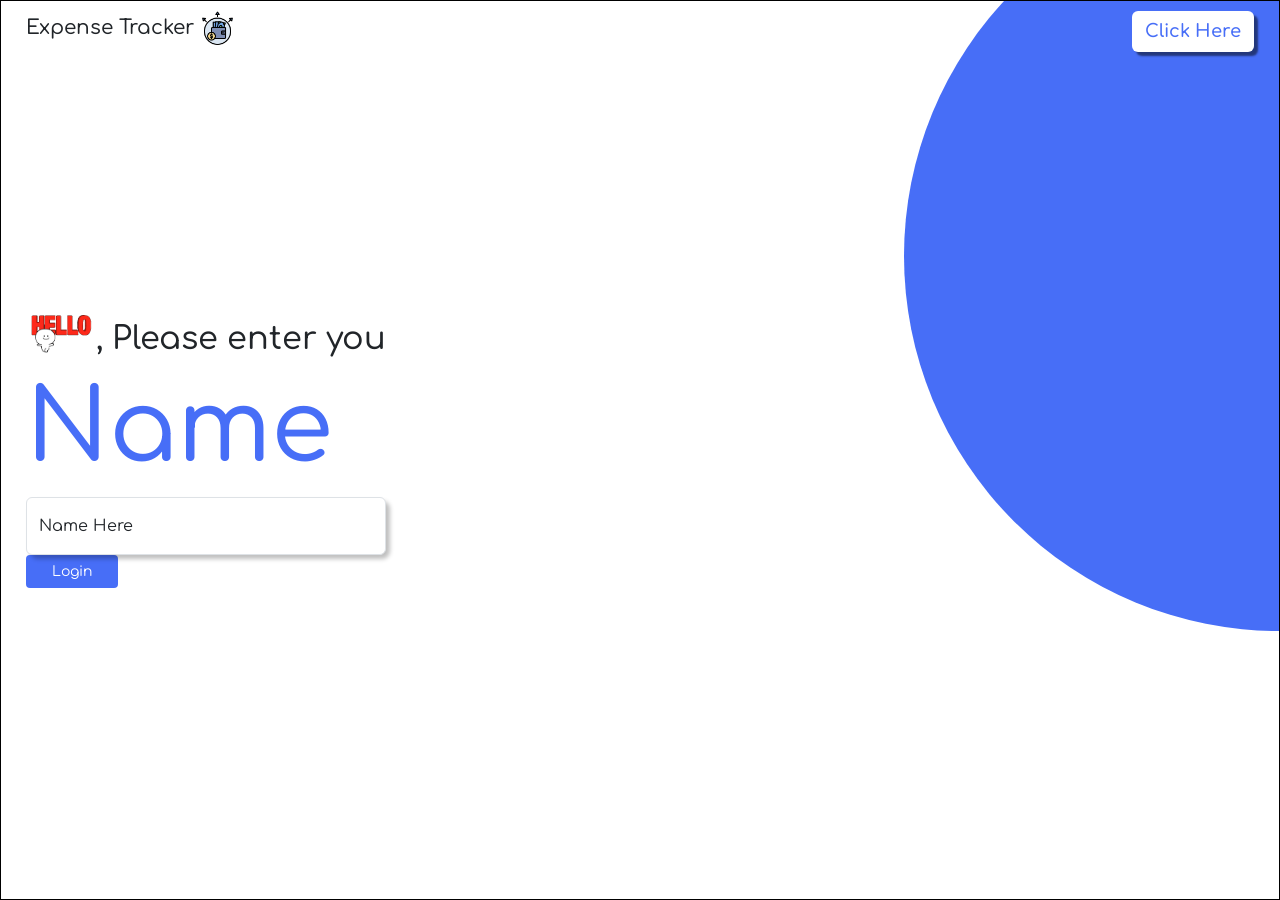
==== Home.html @ 98efc59a "first commit" ====
<!DOCTYPE html>
<html lang="en">
  <head>
    <meta charset="utf-8" />
    <meta name="viewport" content="width=device-width, initial-scale=1" />
    <title>Bootstrap demo</title>
    <link
      href="https://cdn.jsdelivr.net/npm/bootstrap@5.3.3/dist/css/bootstrap.min.css"
      rel="stylesheet"
      integrity="sha384-QWTKZyjpPEjISv5WaRU9OFeRpok6YctnYmDr5pNlyT2bRjXh0JMhjY6hW+ALEwIH"
      crossorigin="anonymous"
    />
    <link rel="preconnect" href="https://fonts.googleapis.com" />
    <link rel="preconnect" href="https://fonts.gstatic.com" crossorigin />
    <link
      href="https://fonts.googleapis.com/css2?family=Comfortaa:wght@300..700&display=swap"
      rel="stylesheet"
    />
    <link rel="stylesheet" href="./Home.css" />
  </head>
  <body>
    <div class="parent">
      <div class="solid-circle"></div>
      <div class="header-home">
        <h5 class="m-0">
          Expense Tracker
          <img src="./logo.png" alt="" width="35px" height="35px" />
        </h5>
        <button class="btn btn-md" id="click-here">Click Here</button>
      </div>

      <div class="main-content">
        <h2>
          <img src="./hello.gif" width="70px" alt="" />, Please enter you
          <br />
          <span id="Name">Name</span>
        </h2>
        <div class="form-floating">
          <input
            type="email"
            class="form-control"
            id="floatingInput"
            placeholder="name@example.com"
          />
          <label for="floatingInput">Name Here</label>
        </div>

        <a href="./Tracker.html">
            <button class="btn btn-sm" id="login">Login</button>
        </a>
           
      </div>
    </div>

    <script
      src="https://cdn.jsdelivr.net/npm/bootstrap@5.3.3/dist/js/bootstrap.bundle.min.js"
      integrity="sha384-YvpcrYf0tY3lHB60NNkmXc5s9fDVZLESaAA55NDzOxhy9GkcIdslK1eN7N6jIeHz"
      crossorigin="anonymous"
    ></script>
    <script
      src="https://cdn.jsdelivr.net/npm/@popperjs/core@2.11.8/dist/umd/popper.min.js"
      integrity="sha384-I7E8VVD/ismYTF4hNIPjVp/Zjvgyol6VFvRkX/vR+Vc4jQkC+hVqc2pM8ODewa9r"
      crossorigin="anonymous"
    ></script>
    <script
      src="https://cdn.jsdelivr.net/npm/bootstrap@5.3.3/dist/js/bootstrap.min.js"
      integrity="sha384-0pUGZvbkm6XF6gxjEnlmuGrJXVbNuzT9qBBavbLwCsOGabYfZo0T0to5eqruptLy"
      crossorigin="anonymous"
    ></script>
  </body>
</html>
---- Home.css ----
body{
    font-family: "Comfortaa", sans-serif;
}
.parent{
    position: relative;
    border: 1px black solid;
    height: 100vh;
    overflow: hidden;
    display: flex;
    align-items: center;
}
.solid-circle{
    height: 750px;
    width: 750px;
    background-color: #476ef7;
    border-radius: 50%;
    position: absolute;
    right: -375px;
    top: -120px;
    z-index: 1;
}
.header-home{
    display: flex;
    justify-content: space-between;
    position: absolute;
    z-index: 2;
    width: 100%;
    top: 10px;
    padding: 0px 25px;

}
#click-here{
    background-color: white;
    color: #476ef7;
    font-size: large;
    font-weight: 600;
    box-shadow: 4px 4px 2px rgba(0, 0, 0, 0.50);
}
#Name{
    color: #476ef7;
    font-size: 100px;
}
.form-floating{
    box-shadow: 4px 4px 4px rgba(0, 0, 0, 0.25) ;
    border-radius: 8px;
}
#login{
    background-color: #476ef7;
    color: white;
    padding: 5px 25px ;
}
.main-content{
    margin-left: 25px;
}

@media only screen and (max-width: 768px) {
    .solid-circle{
        width: 300px;
        height: 300px;
        background-color: black;
        right: -150px;
        top: -115px;
    }
    #Name{
        color: black;
    }
    #login{
        background-color: black;
    }
    #click-here{
        background-color: white;
        color: black;
    }
}
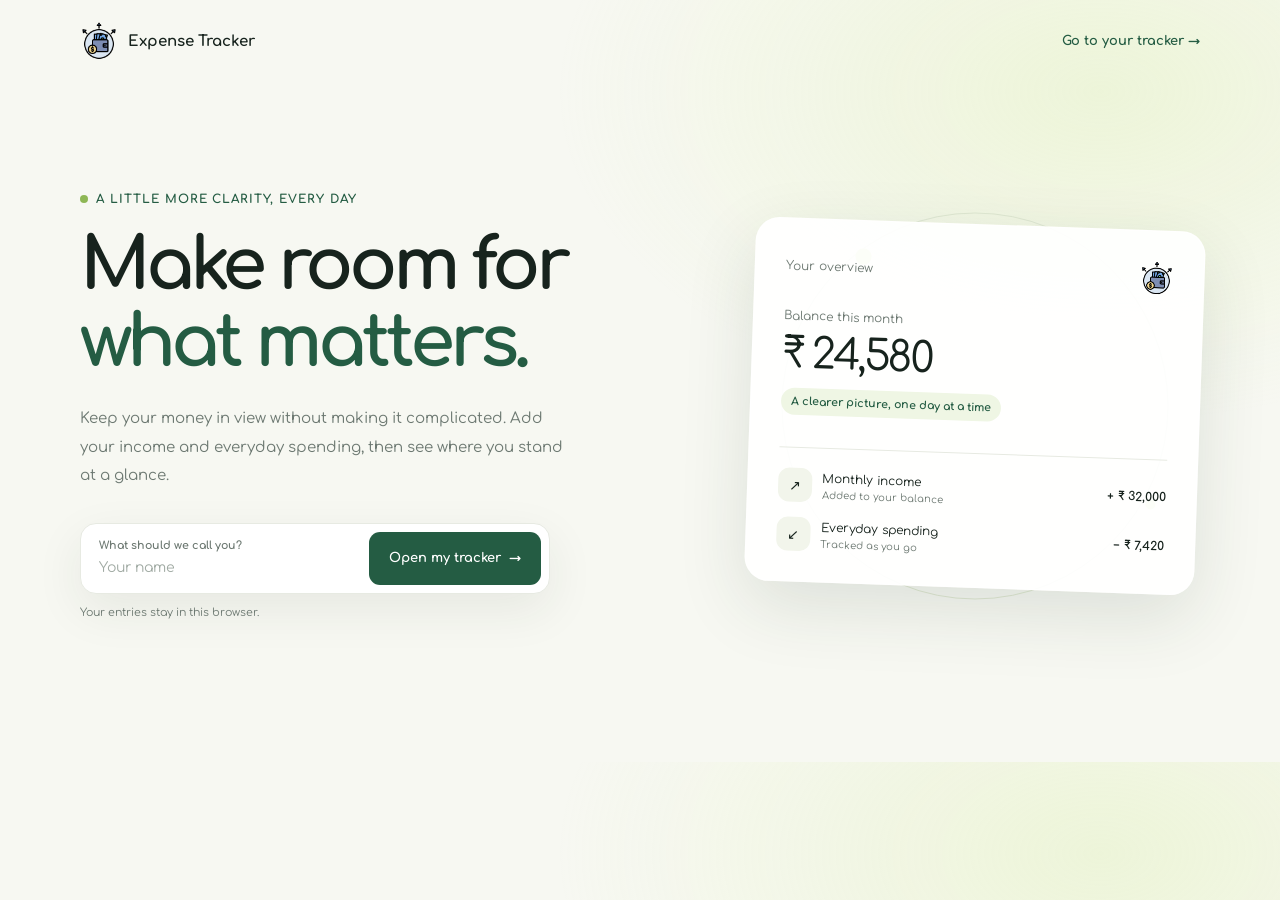
==== commit 23e4f373: "Polish expense tracker and deploy with GitHub Pages" ====
--- a/Home.html
+++ b/Home.html
@@ -1,15 +1,14 @@
-<!DOCTYPE html>
+<!doctype html>
 <html lang="en">
   <head>
     <meta charset="utf-8" />
     <meta name="viewport" content="width=device-width, initial-scale=1" />
-    <title>Bootstrap demo</title>
-    <link
-      href="https://cdn.jsdelivr.net/npm/bootstrap@5.3.3/dist/css/bootstrap.min.css"
-      rel="stylesheet"
-      integrity="sha384-QWTKZyjpPEjISv5WaRU9OFeRpok6YctnYmDr5pNlyT2bRjXh0JMhjY6hW+ALEwIH"
-      crossorigin="anonymous"
+    <meta
+      name="description"
+      content="A calm, simple place to keep track of your income, expenses, and balance."
     />
+    <meta name="theme-color" content="#f7f8f2" />
+    <title>Expense Tracker — money, made clearer</title>
     <link rel="preconnect" href="https://fonts.googleapis.com" />
     <link rel="preconnect" href="https://fonts.gstatic.com" crossorigin />
     <link
@@ -19,53 +18,101 @@
     <link rel="stylesheet" href="./Home.css" />
   </head>
   <body>
-    <div class="parent">
-      <div class="solid-circle"></div>
-      <div class="header-home">
-        <h5 class="m-0">
-          Expense Tracker
-          <img src="./logo.png" alt="" width="35px" height="35px" />
-        </h5>
-        <button class="btn btn-md" id="click-here">Click Here</button>
-      </div>
+    <header class="site-header">
+      <a class="brand" href="./index.html" aria-label="Expense Tracker home">
+        <img src="./logo.png" alt="" />
+        <span>Expense Tracker</span>
+      </a>
+      <a class="header-link" href="./Tracker.html">Go to your tracker <span aria-hidden="true">→</span></a>
+    </header>
 
-      <div class="main-content">
-        <h2>
-          <img src="./hello.gif" width="70px" alt="" />, Please enter you
-          <br />
-          <span id="Name">Name</span>
-        </h2>
-        <div class="form-floating">
-          <input
-            type="email"
-            class="form-control"
-            id="floatingInput"
-            placeholder="name@example.com"
-          />
-          <label for="floatingInput">Name Here</label>
+    <main class="hero">
+      <section aria-labelledby="hero-title">
+        <p class="eyebrow">A little more clarity, every day</p>
+        <h1 id="hero-title">Make room for <span>what matters.</span></h1>
+        <p class="hero-copy">
+          Keep your money in view without making it complicated. Add your income
+          and everyday spending, then see where you stand at a glance.
+        </p>
+
+        <form class="welcome-form" id="welcome-form">
+          <div class="name-field">
+            <label for="name">What should we call you?</label>
+            <input
+              id="name"
+              name="name"
+              type="text"
+              placeholder="Your name"
+              autocomplete="given-name"
+              maxlength="60"
+              required
+            />
+          </div>
+          <button type="submit">Open my tracker <span aria-hidden="true">→</span></button>
+        </form>
+        <p class="form-note" id="form-note" aria-live="polite">
+          Your entries stay in this browser.
+        </p>
+      </section>
+
+      <aside class="preview" aria-label="Expense tracker preview">
+        <div class="preview-orbit" aria-hidden="true"></div>
+        <div class="preview-card">
+          <div class="preview-top">
+            <span>Your overview</span>
+            <img src="./logo.png" alt="" />
+          </div>
+          <p class="preview-balance-label">Balance this month</p>
+          <p class="preview-balance">₹ 24,580</p>
+          <span class="preview-change">A clearer picture, one day at a time</span>
+          <hr class="preview-divider" />
+          <div class="preview-transactions">
+            <div class="preview-row">
+              <div class="preview-row-label">
+                <span class="preview-icon" aria-hidden="true">↗</span>
+                <span>Monthly income<small>Added to your balance</small></span>
+              </div>
+              <span class="preview-amount">+ ₹ 32,000</span>
+            </div>
+            <div class="preview-row">
+              <div class="preview-row-label">
+                <span class="preview-icon" aria-hidden="true">↙</span>
+                <span>Everyday spending<small>Tracked as you go</small></span>
+              </div>
+              <span class="preview-amount">− ₹ 7,420</span>
+            </div>
+          </div>
         </div>
+      </aside>
+    </main>
 
-        <a href="./Tracker.html">
-            <button class="btn btn-sm" id="login">Login</button>
-        </a>
-           
-      </div>
-    </div>
+    <script>
+      const welcomeForm = document.getElementById("welcome-form");
+      const nameInput = document.getElementById("name");
+      const formNote = document.getElementById("form-note");
 
-    <script
-      src="https://cdn.jsdelivr.net/npm/bootstrap@5.3.3/dist/js/bootstrap.bundle.min.js"
-      integrity="sha384-YvpcrYf0tY3lHB60NNkmXc5s9fDVZLESaAA55NDzOxhy9GkcIdslK1eN7N6jIeHz"
-      crossorigin="anonymous"
-    ></script>
-    <script
-      src="https://cdn.jsdelivr.net/npm/@popperjs/core@2.11.8/dist/umd/popper.min.js"
-      integrity="sha384-I7E8VVD/ismYTF4hNIPjVp/Zjvgyol6VFvRkX/vR+Vc4jQkC+hVqc2pM8ODewa9r"
-      crossorigin="anonymous"
-    ></script>
-    <script
-      src="https://cdn.jsdelivr.net/npm/bootstrap@5.3.3/dist/js/bootstrap.min.js"
-      integrity="sha384-0pUGZvbkm6XF6gxjEnlmuGrJXVbNuzT9qBBavbLwCsOGabYfZo0T0to5eqruptLy"
-      crossorigin="anonymous"
-    ></script>
+      welcomeForm.addEventListener("submit", (event) => {
+        event.preventDefault();
+        const name = nameInput.value.trim();
+
+        if (!name) {
+          nameInput.setCustomValidity("Please enter your name.");
+          nameInput.reportValidity();
+          return;
+        }
+
+        nameInput.setCustomValidity("");
+        try {
+          localStorage.setItem("expense-tracker-name", name);
+          window.location.href = "./Tracker.html";
+        } catch {
+          formNote.textContent =
+            "Your browser couldn't save your name. You can still open the tracker.";
+          window.location.href = "./Tracker.html";
+        }
+      });
+
+      nameInput.addEventListener("input", () => nameInput.setCustomValidity(""));
+    </script>
   </body>
 </html>
--- a/Home.css
+++ b/Home.css
@@ -1,74 +1,393 @@
-body{
-    font-family: "Comfortaa", sans-serif;
-}
-.parent{
-    position: relative;
-    border: 1px black solid;
-    height: 100vh;
-    overflow: hidden;
-    display: flex;
-    align-items: center;
-}
-.solid-circle{
-    height: 750px;
-    width: 750px;
-    background-color: #476ef7;
-    border-radius: 50%;
-    position: absolute;
-    right: -375px;
-    top: -120px;
-    z-index: 1;
-}
-.header-home{
-    display: flex;
-    justify-content: space-between;
-    position: absolute;
-    z-index: 2;
+:root {
+  color-scheme: light;
+  --ink: #17231d;
+  --muted: #6d7972;
+  --green: #245c43;
+  --green-dark: #193f2e;
+  --lime: #d7ed9f;
+  --paper: #f7f8f2;
+  --white: #fff;
+  --line: #e7eae2;
+}
+
+* {
+  box-sizing: border-box;
+}
+
+body {
+  min-width: 320px;
+  margin: 0;
+  background:
+    radial-gradient(ellipse at 86% 12%, rgba(215, 237, 159, 0.3), transparent 34rem),
+    var(--paper);
+  color: var(--ink);
+  font-family: "Comfortaa", sans-serif;
+}
+
+a {
+  color: inherit;
+}
+
+.site-header {
+  display: flex;
+  width: min(1120px, calc(100% - 48px));
+  align-items: center;
+  justify-content: space-between;
+  margin: 0 auto;
+  padding: 22px 0;
+}
+
+.brand {
+  display: inline-flex;
+  align-items: center;
+  gap: 10px;
+  font-size: 15px;
+  font-weight: 700;
+  text-decoration: none;
+}
+
+.brand img {
+  width: 38px;
+  height: 38px;
+  object-fit: contain;
+}
+
+.header-link {
+  color: var(--green);
+  font-size: 13px;
+  font-weight: 700;
+  text-decoration: none;
+}
+
+.hero {
+  display: grid;
+  width: min(1120px, calc(100% - 48px));
+  min-height: min(680px, calc(100vh - 82px));
+  grid-template-columns: minmax(0, 1.05fr) minmax(320px, 0.95fr);
+  align-items: center;
+  gap: 72px;
+  margin: 0 auto;
+  padding: 44px 0 76px;
+}
+
+.eyebrow {
+  display: inline-flex;
+  align-items: center;
+  gap: 8px;
+  margin: 0 0 22px;
+  color: var(--green);
+  font-size: 12px;
+  font-weight: 700;
+  letter-spacing: 0.08em;
+  text-transform: uppercase;
+}
+
+.eyebrow::before {
+  width: 8px;
+  height: 8px;
+  border-radius: 50%;
+  background: #8eb755;
+  content: "";
+}
+
+h1 {
+  max-width: 620px;
+  margin: 0;
+  font-size: clamp(42px, 6vw, 72px);
+  font-weight: 700;
+  letter-spacing: -0.07em;
+  line-height: 1.08;
+}
+
+h1 span {
+  color: var(--green);
+}
+
+.hero-copy {
+  max-width: 490px;
+  margin: 22px 0 32px;
+  color: var(--muted);
+  font-size: 15px;
+  line-height: 1.9;
+}
+
+.welcome-form {
+  display: grid;
+  max-width: 470px;
+  grid-template-columns: minmax(0, 1fr) auto;
+  gap: 12px;
+  padding: 8px;
+  border: 1px solid var(--line);
+  border-radius: 16px;
+  background: var(--white);
+  box-shadow: 0 16px 48px rgba(32, 54, 41, 0.08);
+}
+
+.name-field {
+  display: grid;
+  gap: 5px;
+  padding: 7px 10px;
+}
+
+.name-field label {
+  color: var(--muted);
+  font-size: 11px;
+  font-weight: 700;
+}
+
+.name-field input {
+  width: 100%;
+  padding: 3px 0;
+  border: 0;
+  outline: 0;
+  background: transparent;
+  color: var(--ink);
+  font: inherit;
+  font-size: 14px;
+}
+
+.name-field input::placeholder {
+  color: #a0aaa3;
+}
+
+.welcome-form button,
+.header-link-button {
+  display: inline-flex;
+  min-height: 48px;
+  align-items: center;
+  justify-content: center;
+  gap: 8px;
+  padding: 0 20px;
+  border: 0;
+  border-radius: 11px;
+  background: var(--green);
+  color: var(--white);
+  cursor: pointer;
+  font: inherit;
+  font-size: 13px;
+  font-weight: 700;
+  text-decoration: none;
+  transition: background 160ms ease, transform 160ms ease;
+}
+
+.welcome-form button:hover,
+.header-link-button:hover {
+  transform: translateY(-1px);
+  background: var(--green-dark);
+}
+
+.welcome-form button:focus-visible,
+.header-link-button:focus-visible,
+.header-link:focus-visible,
+.name-field input:focus-visible {
+  outline: 3px solid #a7cf70;
+  outline-offset: 3px;
+}
+
+.form-note {
+  min-height: 18px;
+  margin: 12px 0 0;
+  color: var(--muted);
+  font-size: 11px;
+}
+
+.preview {
+  position: relative;
+  width: 100%;
+  max-width: 450px;
+  justify-self: end;
+}
+
+.preview-orbit {
+  position: absolute;
+  width: 86%;
+  aspect-ratio: 1;
+  top: 50%;
+  left: 50%;
+  border: 1px solid #dfe7d2;
+  border-radius: 50%;
+  transform: translate(-50%, -50%);
+}
+
+.preview-orbit::before,
+.preview-orbit::after {
+  position: absolute;
+  border-radius: 50%;
+  background: var(--lime);
+  content: "";
+}
+
+.preview-orbit::before {
+  width: 16px;
+  height: 16px;
+  top: 9%;
+  left: 19%;
+}
+
+.preview-orbit::after {
+  width: 10px;
+  height: 10px;
+  right: 3%;
+  bottom: 23%;
+}
+
+.preview-card {
+  position: relative;
+  z-index: 1;
+  padding: 30px;
+  border: 1px solid rgba(255, 255, 255, 0.8);
+  border-radius: 24px;
+  background: rgba(255, 255, 255, 0.92);
+  box-shadow: 0 24px 70px rgba(31, 57, 41, 0.12);
+  transform: rotate(2deg);
+}
+
+.preview-top {
+  display: flex;
+  align-items: center;
+  justify-content: space-between;
+  color: var(--muted);
+  font-size: 12px;
+}
+
+.preview-top img {
+  width: 34px;
+  height: 34px;
+  object-fit: contain;
+}
+
+.preview-balance-label {
+  margin: 26px 0 8px;
+  color: var(--muted);
+  font-size: 12px;
+}
+
+.preview-balance {
+  margin: 0;
+  font-size: clamp(30px, 4vw, 42px);
+  letter-spacing: -0.06em;
+}
+
+.preview-change {
+  display: inline-block;
+  margin: 10px 0 24px;
+  padding: 7px 10px;
+  border-radius: 999px;
+  background: #eff6e4;
+  color: var(--green);
+  font-size: 11px;
+  font-weight: 700;
+}
+
+.preview-divider {
+  height: 1px;
+  border: 0;
+  background: var(--line);
+}
+
+.preview-transactions {
+  display: grid;
+  gap: 15px;
+  margin-top: 20px;
+}
+
+.preview-row {
+  display: flex;
+  align-items: center;
+  justify-content: space-between;
+  gap: 16px;
+  font-size: 12px;
+}
+
+.preview-row-label {
+  display: flex;
+  align-items: center;
+  gap: 10px;
+}
+
+.preview-icon {
+  display: grid;
+  width: 34px;
+  height: 34px;
+  place-items: center;
+  border-radius: 11px;
+  background: #f2f5eb;
+  font-size: 14px;
+}
+
+.preview-row small {
+  display: block;
+  margin-top: 4px;
+  color: var(--muted);
+  font-size: 10px;
+}
+
+.preview-amount {
+  font-weight: 700;
+  white-space: nowrap;
+}
+
+@media (max-width: 820px) {
+  .hero {
+    min-height: auto;
+    grid-template-columns: 1fr;
+    gap: 54px;
+    padding: 66px 0 80px;
+  }
+
+  .preview {
+    width: min(100%, 450px);
+    justify-self: center;
+  }
+}
+
+@media (max-width: 520px) {
+  .site-header,
+  .hero {
+    width: min(100% - 36px, 1120px);
+  }
+
+  .site-header {
+    padding: 16px 0;
+  }
+
+  .header-link {
+    font-size: 11px;
+  }
+
+  .hero {
+    gap: 46px;
+    padding-top: 50px;
+  }
+
+  h1 {
+    font-size: clamp(39px, 12vw, 56px);
+  }
+
+  .hero-copy {
+    font-size: 14px;
+  }
+
+  .welcome-form {
+    grid-template-columns: 1fr;
+    gap: 6px;
+    padding: 10px;
+  }
+
+  .welcome-form button {
     width: 100%;
-    top: 10px;
-    padding: 0px 25px;
-
-}
-#click-here{
-    background-color: white;
-    color: #476ef7;
-    font-size: large;
-    font-weight: 600;
-    box-shadow: 4px 4px 2px rgba(0, 0, 0, 0.50);
-}
-#Name{
-    color: #476ef7;
-    font-size: 100px;
-}
-.form-floating{
-    box-shadow: 4px 4px 4px rgba(0, 0, 0, 0.25) ;
-    border-radius: 8px;
-}
-#login{
-    background-color: #476ef7;
-    color: white;
-    padding: 5px 25px ;
-}
-.main-content{
-    margin-left: 25px;
-}
-
-@media only screen and (max-width: 768px) {
-    .solid-circle{
-        width: 300px;
-        height: 300px;
-        background-color: black;
-        right: -150px;
-        top: -115px;
-    }
-    #Name{
-        color: black;
-    }
-    #login{
-        background-color: black;
-    }
-    #click-here{
-        background-color: white;
-        color: black;
-    }
-}+  }
+
+  .preview-card {
+    padding: 24px;
+  }
+}
+
+@media (prefers-reduced-motion: reduce) {
+  *,
+  *::before,
+  *::after {
+    scroll-behavior: auto !important;
+    transition-duration: 0.01ms !important;
+  }
+}
